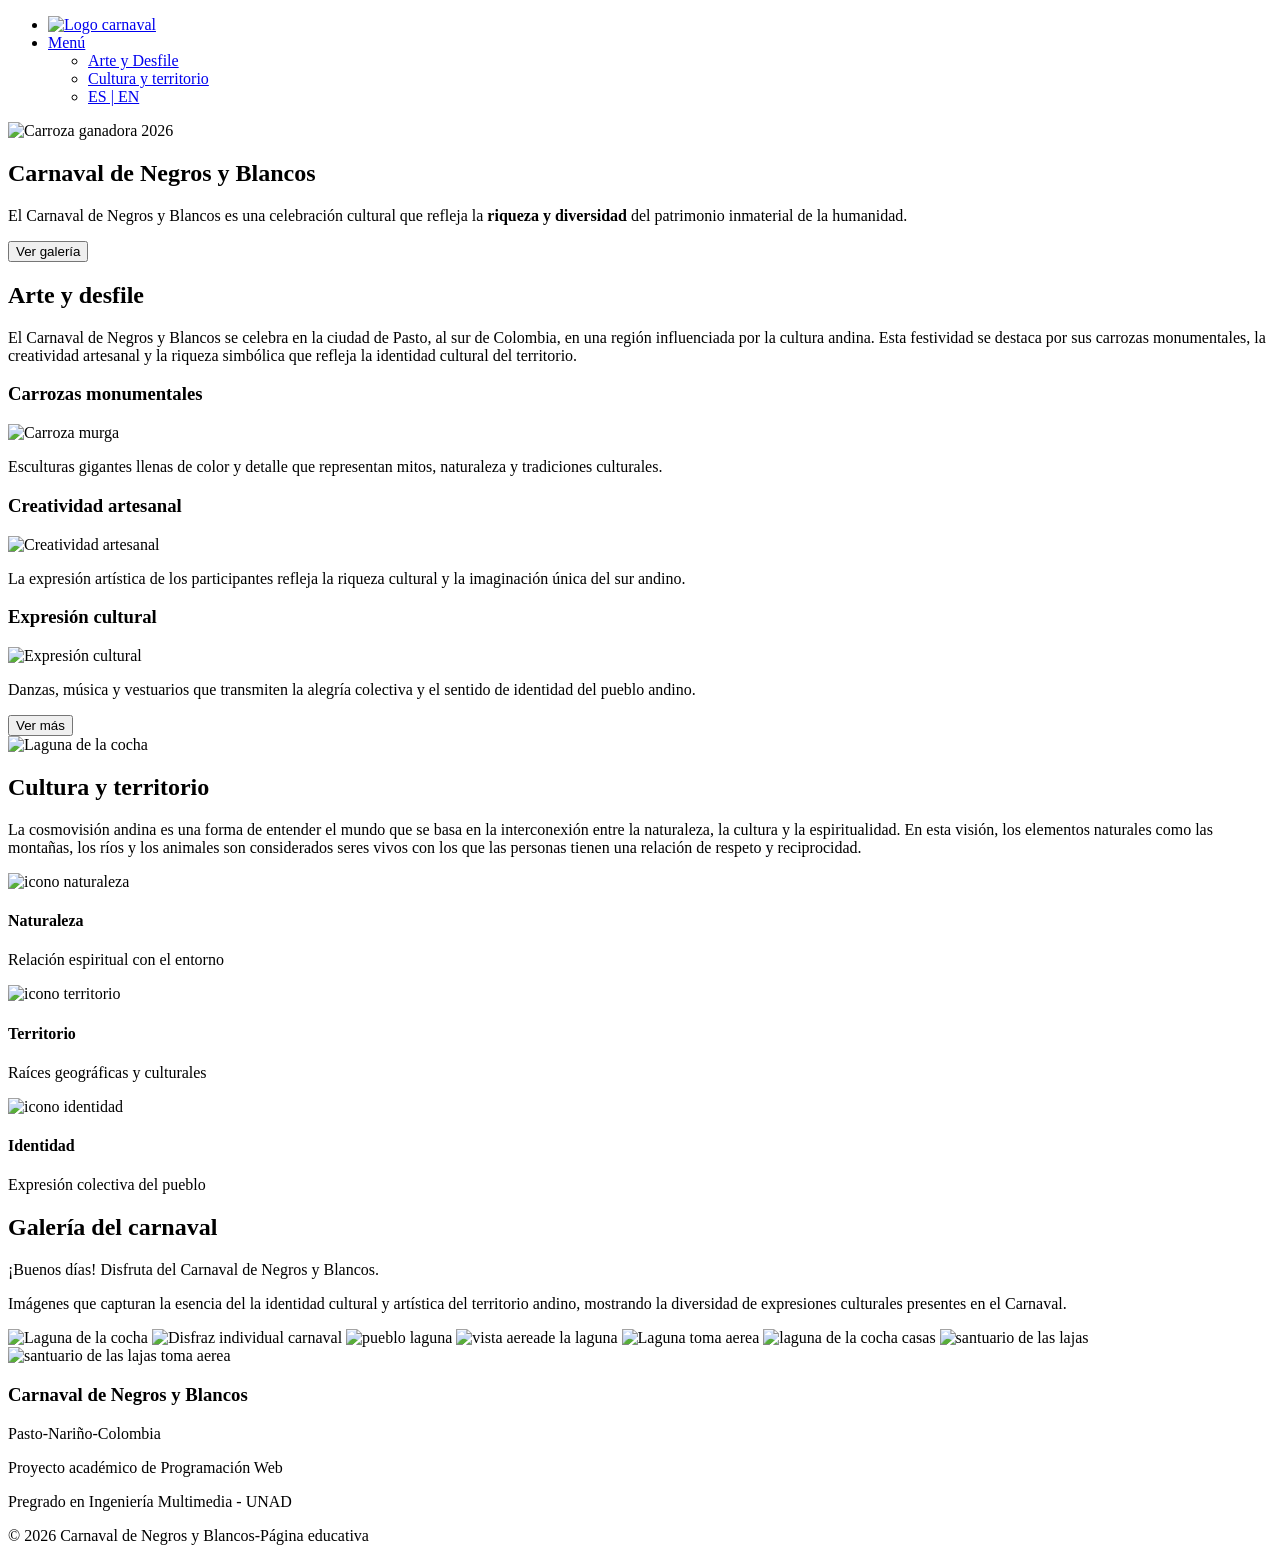
==== Pagina web - Carnavales de Pasto/index.html @ 0800f12e "Add files via upload" ====
<!DOCTYPE html>
<html lang="en">

<head>
    <meta charset="UTF-8">
    <meta name="viewport" content="width=device-width, initial-scale=1.0">
    <title>Carnaval de negros y blancos</title>
    <link rel="stylesheet" href="css/estilos.css">
</head>

<body>
    <header> <!-- Sección de encabezado -->
        <nav>
            <ul>
                <li><a href="#">
                        <img src="images/logo carnaval.jpg" alt="Logo carnaval">
                    </a></li>
                <li class="menu">
                    <a href="#">Menú</a>
                    <ul class="submenu">
                        <li><a href="#arte">Arte y Desfile</a></li>
                        <li><a href="#cultura">Cultura y territorio</a></li>
                        <li><a href="#">ES | EN</a></li>
                    </ul>
                </li>

            </ul>
        </nav>
    </header>
    <!-- Seccion hero - portada -->
    <section class="hero">
        <img id="slider" src="images/img 2 carroza murga.jpg" alt="Carroza ganadora 2026">
        <div class="hero-contenido">
            <h1>Carnaval de Negros y Blancos</h1>
            <p>El Carnaval de Negros y Blancos es una celebración cultural que refleja la <strong>riqueza y
                    diversidad</strong> del patrimonio inmaterial de la humanidad.</p>
    
            <a href="galeria">
                <button>Ver galería</button>
            </a>
        </div>
    </section>
    <!-- Sección arte y desfile -->
    <section id="arte" class="arte-desfile">
        <div class="contenedor">
            <h2>Arte y desfile</h2>
            <p>El Carnaval de Negros y Blancos se celebra en la ciudad de Pasto, al sur de Colombia,
                en una región influenciada por la cultura andina. Esta festividad se destaca por sus
                carrozas monumentales, la creatividad artesanal y la riqueza simbólica que refleja
                la identidad cultural del territorio.</p>
            <div class="arte-desfile-contenido">
                <div class="tarjeta">
                    <h3>Carrozas monumentales</h3>
                    <img src="images/img 1 portada.jpg" alt="Carroza murga">
                    <p>Esculturas gigantes llenas de color y detalle que representan mitos, naturaleza y tradiciones
                        culturales.</p>
                </div>
                <div class="tarjeta">
                    <h3>Creatividad artesanal</h3>
                    <img src="images/imagen 4 disfraz individual.jpg" alt="Creatividad artesanal">
                    <p>La expresión artística de los participantes refleja la riqueza cultural y la imaginación única
                        del
                        sur andino.</p>
                </div>
                <div class="tarjeta">
                    <h3>Expresión cultural</h3>
                    <img src="images/Imagen 5 comparza.avif" alt="Expresión cultural">
                    <p>Danzas, música y vestuarios que transmiten la alegría colectiva y el sentido de identidad del
                        pueblo
                        andino.</p>
                </div>
            </div>
            <div class="btn-desfile">
                <button>Ver más</button>
            </div>
        </div>

    </section>
    <!-- Sección cultura y territorio -->
    <section id="cultura" class="cultura">

        <div class="cultura-contenido">
            <!-- IMAGEN -->
            <div class="cultura-img">
                <img src="images/Laguna-de-la-Cocha-Pasto-Colombia-7-1200x800.jpg" alt="Laguna de la cocha">
            </div>

            <!-- TEXTO + ICONOS -->
            <div class="cultura-texto">
                <h2>Cultura y territorio</h2>
                <p>La cosmovisión andina es una forma de entender el mundo que se basa en la interconexión entre la
                    naturaleza, la cultura y la espiritualidad. En esta visión, los elementos naturales como las
                    montañas, los ríos y los animales son considerados seres vivos con los que las personas tienen una
                    relación de respeto y reciprocidad.</p>
            </div>

            <div class="cultura-iconos">

                <div class="icono">
                    <div class="circulo">
                        <img src="images/2e02766e-4d75-40a7-b058-85e82f2b90d4.png" alt="icono naturaleza">
                    </div>
                    <h4>Naturaleza</h4>
                    <p>Relación espiritual con el entorno</p>
                </div>

                <div class="icono">
                    <div class="circulo">
                        <img src="images/ChatGPT Image 25 mar 2026, 23_58_54.png" alt="icono territorio">
                    </div>
                    <h4>Territorio</h4>
                    <p>Raíces geográficas y culturales</p>
                </div>

                <div class="icono">
                    <div class="circulo">
                        <img src="images/ChatGPT Image 26 mar 2026, 00_08_39.png" alt="icono identidad">
                    </div>
                    <h4>Identidad</h4>
                    <p>Expresión colectiva del pueblo</p>
                </div>
            </div>
        </div>
        </div>
    </section>

    <section id="galeria">
        <h2>Galería del carnaval</h2>
        <p id="mensaje-galeria"></p>
        <p>
            Imágenes que capturan la esencia del la identidad cultural y artística del territorio andino, mostrando la
            diversidad de expresiones culturales presentes en el Carnaval.
        </p>
        <div class="galeria-grid">
            <img src="images/85475949ef91b7aa5d6ac51b7b47eb72.jpg" alt="Laguna de la cocha">
            <img src="images/imagen 4 disfraz individual.jpg" alt="Disfraz individual carnaval">
            <img src="images/Laguna de la Cocha_4.jpg" alt="pueblo laguna">
            <img src="images/laguna-de-la-cocha.jpg" alt="vista aereade la laguna">
            <img src="images/imagen 6 murga de fuelles y cuerdas.jpg" alt="Laguna toma aerea">
            <img src="images/imagen 7 murga andina siembra del agua.jpg" alt="laguna de la cocha casas">
            <img src="images/img 1 portada.jpg" alt="santuario de las lajas">
            <img src="images/Santuario-de-las-lajas-Colombia-Renunciamos-y-viajamos-4.jpg"
                alt="santuario de las lajas toma aerea">
            <div>
    </section>

    <footer>
        <div class="footer-contenido">

            <div class="footer-col">
                <h3>Carnaval de Negros y Blancos</h3>
                <p>Pasto-Nariño-Colombia</p>
            </div>

            <div class="footer-col">
                <p>Proyecto académico de Programación Web</p>
                <p>Pregrado en Ingeniería Multimedia - UNAD </p>
            </div>

            <div class="footer-col">
                <p>© 2026 Carnaval de Negros y Blancos-Página educativa</p>
            </div>

        </div>

    </footer>
    <script src="java Script/elementosdinamicos.js"></script>
</body>

</html>
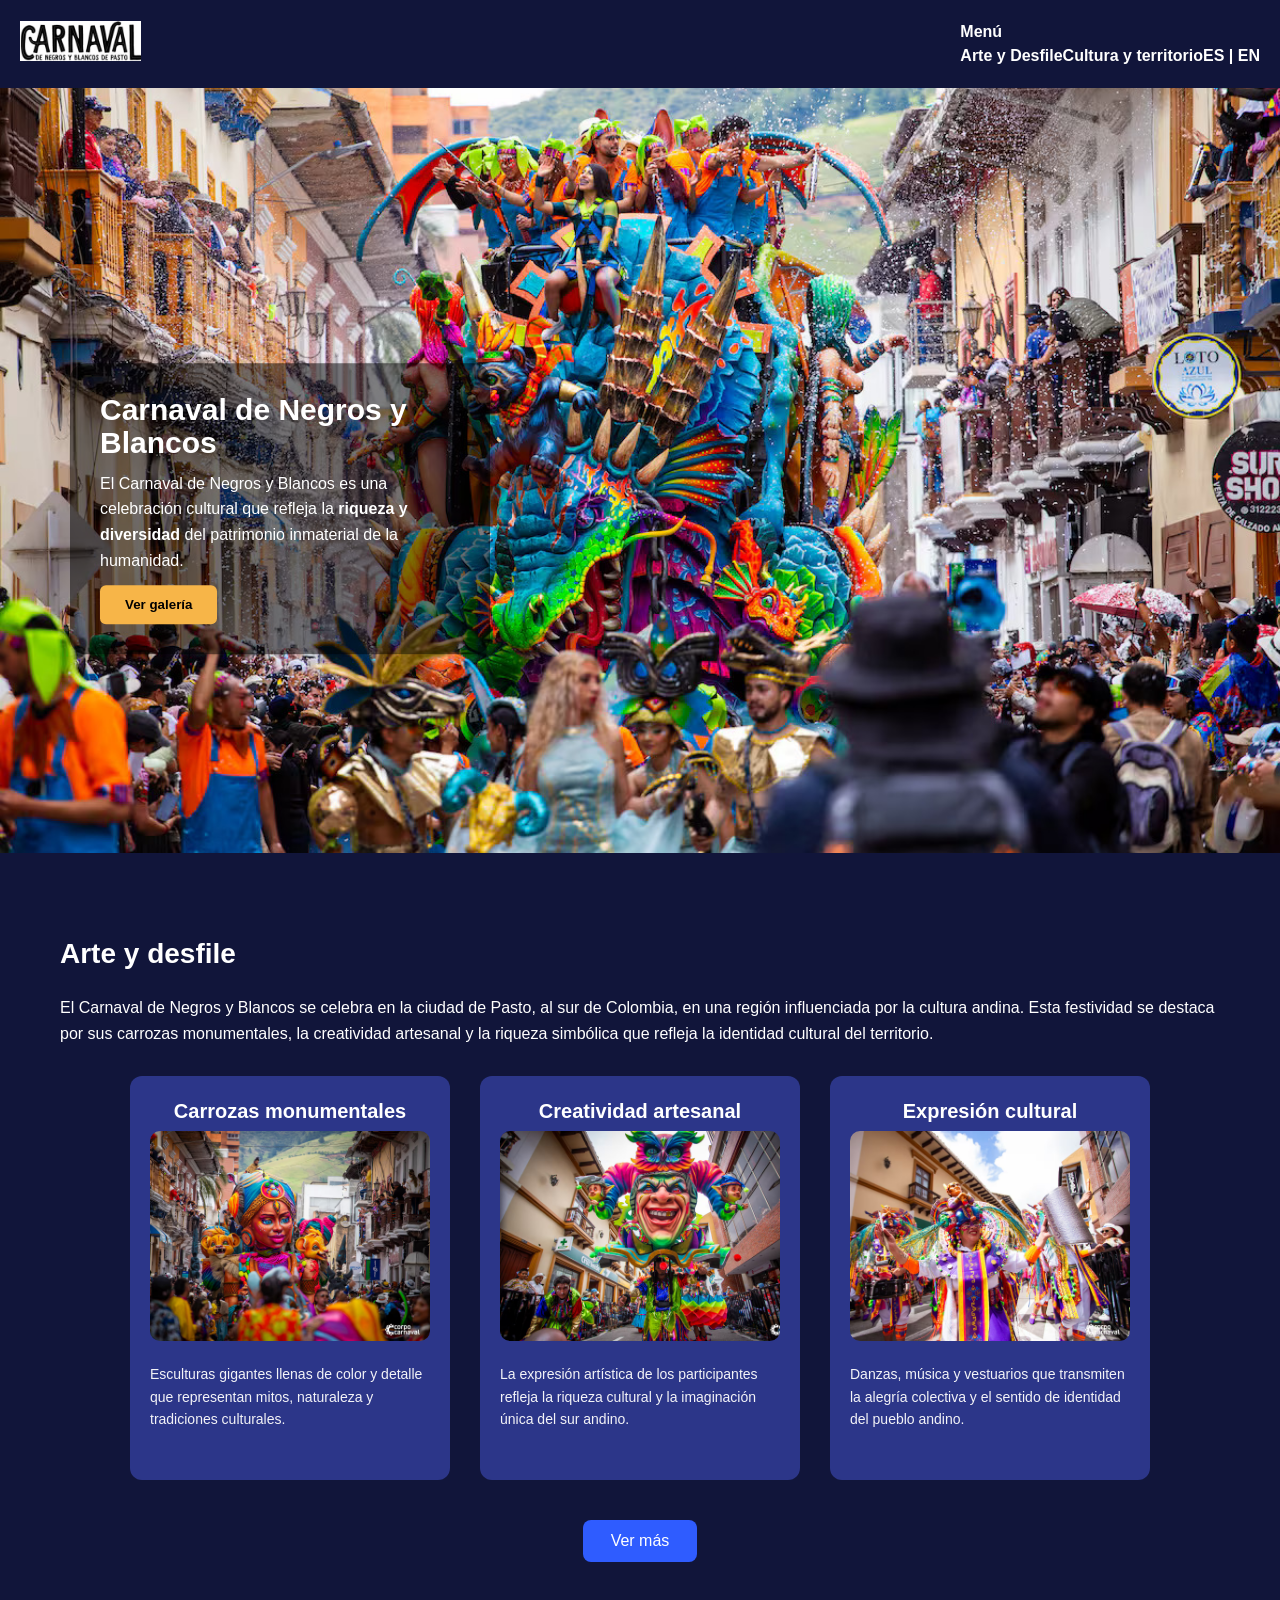
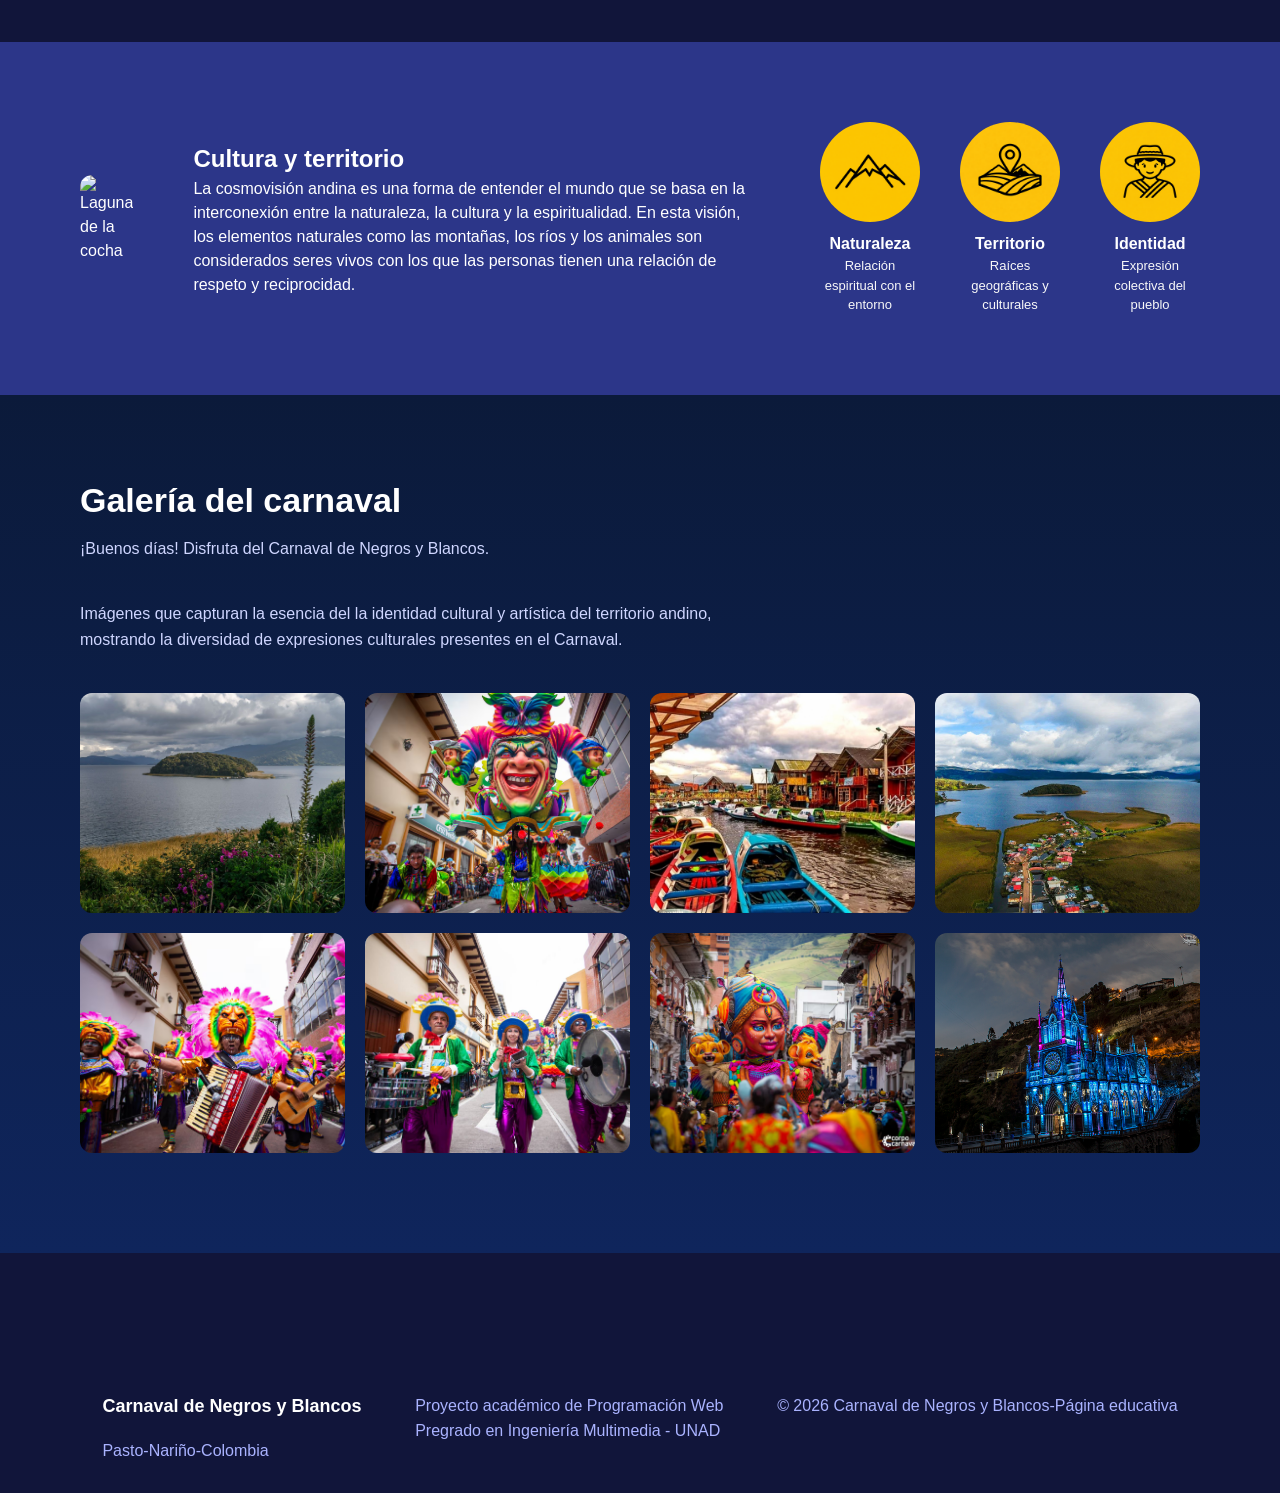
==== commit 33db4386: "Update index.html" ====
--- a/Pagina web - Carnavales de Pasto/index.html
+++ b/Pagina web - Carnavales de Pasto/index.html
@@ -165,6 +165,7 @@
 
     </footer>
     <script src="java Script/elementosdinamicos.js"></script>
+    <link rel="stylesheet" href="css/estilos.css">
 </body>
 
-</html>+</html>
--- a/Pagina web - Carnavales de Pasto/css/estilos.css
+++ b/Pagina web - Carnavales de Pasto/css/estilos.css
@@ -0,0 +1,468 @@
+* {
+    margin: 0;
+    padding: 0;
+    box-sizing: border-box;
+}
+
+body {
+    font-family: Arial, Helvetica, sans-serif;
+    background-color: #11153a;
+    color: white;
+    line-height: 1.5;
+}
+
+header {
+    background-color: #11153a;
+    padding: 20px;
+}
+
+nav ul {
+    display: flex;
+    justify-content: space-between;
+    list-style: none;
+    align-items: center;
+}
+
+nav ul li a {
+    color: white;
+    text-decoration: none;
+    font-weight: bold;
+}
+
+nav ul li a:hover {
+    color: #F7B548;
+}
+
+nav img {
+    height: 40px;
+}
+
+/* ===== SECCION HERO ===== */
+.hero {
+    position: relative;
+    width: 100%;
+    height: 85vh;
+    overflow: hidden;
+
+}
+
+.hero img {
+    width: 100%;
+    height: 100%;
+    object-fit: cover;
+    object-position: center;
+}
+
+.hero-contenido {
+    position: absolute;
+    top: 55%;
+    left: 70px;
+    transform: translateY(-50%);
+    background: rgba(0, 0, 0, 0.5);
+    padding: 30px;
+    border-radius: 16px;
+    max-width: 420px;
+}
+
+.hero-contenido h1 {
+    font-size: 30px;
+    margin-bottom: 12px;
+    line-height: 1.1;
+}
+
+.hero-contenido p {
+    margin-bottom: 12px;
+    line-height: 1.6;
+}
+
+.hero-contenido button {
+    background: #f7b548;
+    border: none;
+    padding: 12px 25px;
+    border-radius: 6px;
+    font-weight: bold;
+    cursor: pointer;
+}
+
+/* ===== SECCION DESFILE ===== */
+
+.contenedor {
+    max-width: 1200px;
+    margin: auto;
+    padding: 40px 20px;
+}
+
+.arte-desfile {
+    background-color: #11153a;
+    padding: 40px 20px;
+}
+
+.arte-desfile h2 {
+    font-size: 28px;
+    margin-bottom: 20px;
+}
+
+.arte-desfile p {
+    margin-bottom: 30px;
+    line-height: 1.6;
+}
+
+/* CONTENEDOR TARJETAS */
+
+.arte-desfile-contenido {
+    display: flex;
+    gap: 30px;
+    justify-content: center;
+}
+
+/* CONTENEDOR TARJETAS */
+.tarjeta {
+    background: #2c3689;
+    padding: 20px;
+    border-radius: 12px;
+    width: 320px;
+    transition: 0.3s;
+}
+
+.tarjeta:hover {
+    transform: translateY(-8px);
+    box-shadow: 0px 10px 25px rgba(0, 0, 0, 0.5);
+}
+
+/* IMAGEN TARJETA */
+
+.tarjeta img {
+    width: 100%;
+    border-radius: 10px;
+    margin-bottom: 15px;
+}
+
+/* TITULO TARJETA */
+
+.tarjeta h3 {
+    font-size: 20px;
+    margin-bottom: 5px;
+    text-align: center;
+}
+
+/* TEXTO TARJETA */
+
+.tarjeta p {
+    font-size: 14px;
+    color: #f3f3f7;
+}
+
+/* BOTON */
+
+.btn-desfile {
+    margin-top: 40px;
+    text-align: center;
+}
+
+.btn-desfile button {
+    background: #2f5cff;
+    color: white;
+    border: none;
+    padding: 12px 28px;
+    border-radius: 8px;
+    font-size: 16px;
+    cursor: pointer;
+    transition: 0.3s;
+}
+
+.btn-desfile button:hover {
+    background: #1c3fd1;
+}
+
+/* ===== SECCION CULTURA ===== */
+
+.cultura {
+    background: #2c3689;
+    padding: 80px;
+}
+
+.cultura-contenido {
+    display: flex;
+    align-items: center;
+    justify-content: center;
+    gap: 60px;
+}
+
+.cultura-img img {
+    width: 420px;
+    border-radius: 12px;
+}
+
+.cultura-info {
+    max-width: 500px;
+    margin: 0 auto;
+}
+
+.cultura-info h2 {
+    font-size: 32px;
+    margin-bottom: 15px;
+}
+
+.cultura-info p {
+    color: #cfd6ff;
+    margin-bottom: 30px;
+    line-height: 1.6;
+}
+
+/* ICONOS */
+.circulo {
+    width: 150px;
+    height: 150px;
+    border-radius: 50%;
+    overflow: hidden;
+    margin: auto;
+    margin-bottom: 12px;
+}
+
+.circulo img {
+    width: 100%;
+    height: 100%;
+    object-fit: cover;
+}
+
+.cultura-iconos {
+    display: flex;
+    gap: 40px;
+}
+
+.icono {
+    text-align: center;
+}
+
+.circulo {
+    width: 100px;
+    height: 100px;
+    border-radius: 50%;
+    background: linear-gradient(135deg, #ffcc00, #ff8800);
+    display: flex;
+    align-items: center;
+    justify-content: center;
+    font-size: 28px;
+    margin: auto;
+    margin-bottom: 10px;
+}
+
+.icono h3 {
+    margin-bottom: 5px;
+}
+
+.icono p {
+    font-size: 13px;
+    color: #f8f8f8;
+}
+
+/* ===== SECCION GALERIA ===== */
+
+#galeria {
+    padding: 80px;
+    background: linear-gradient(180deg, #0b1a3a, #0f255c);
+}
+
+#galeria h2 {
+    font-size: 34px;
+    margin-bottom: 10px;
+}
+
+#galeria p {
+    color: #cfd6ff;
+    max-width: 700px;
+    margin-bottom: 40px;
+    line-height: 1.6;
+}
+
+/* contenedor de imagenes */
+
+.galeria-grid {
+    display: grid;
+    grid-template-columns: repeat(4, 1fr);
+    gap: 20px;
+}
+
+/* imagenes */
+
+.galeria-grid img {
+    width: 100%;
+    height: 220px;
+    object-fit: cover;
+    border-radius: 12px;
+    transition: 0.4s;
+    cursor: pointer;
+}
+
+/* efecto hover moderno */
+
+.galeria-grid img:hover {
+    transform: scale(1.05);
+    filter: brightness(1.1);
+}
+
+/* ===== FOOTER ===== */
+
+footer {
+    background: #11153a;
+    padding: 60px 8% 30px;
+    margin-top: 80px;
+}
+
+/* CONTENEDOR */
+
+.footer-contenido {
+    display: flex;
+    justify-content: space-between;
+    flex-wrap: wrap;
+    gap: 40px;
+}
+
+/* BLOQUES */
+
+.footer-col {
+    min-width: 200px;
+}
+
+.footer-col h3 {
+    font-size: 18px;
+    margin-bottom: 18px;
+}
+
+.footer-col p {
+    color: #aab3ff;
+    line-height: 1.6;
+}
+
+.footer-col ul {
+    list-style: none;
+}
+
+.footer-col ul li {
+    margin-bottom: 10px;
+}
+
+.footer-col ul li a {
+    color: #cfd6ff;
+    text-decoration: none;
+    transition: 0.3s;
+}
+
+.footer-col ul li a:hover {
+    color: #ffd166;
+}
+
+/* LINEA FINAL */
+
+.footer-bottom {
+    border-top: 1px solid rgba(255, 255, 255, 0.08);
+    margin-top: 10px;
+    padding-top: 20px;
+    text-align: center;
+    color: #8c95d9;
+    font-size: 14px;
+}
+
+@media (max-width: 768px) {
+
+    .cultura-contenido {
+        flex-direction: column;
+        text-align: center;
+    }
+
+    .galeria-grid {
+        grid-template-columns: 1fr 1fr;
+    }
+
+    .hero-contenido {
+        right: 20px;
+        left: 20px;
+        transform: none;
+    }
+
+    nav ul {
+        flex-direction: column;
+        gap: 10px;
+        text-align: center;
+    }
+
+    .hero {
+        height: auto;
+    }
+
+    .hero img {
+        height: 300px;
+    }
+
+    .hero-contenido {
+        position: static;
+        transform: none;
+        margin: 20px;
+        text-align: center;
+    }
+
+    .hero-contenido h1 {
+        font-size: 22px;
+    }
+
+    .hero-contenido p {
+        font-size: 14px;
+    }
+}
+
+@media (max-width: 480px) {
+
+    .galeria-grid {
+        grid-template-columns: 1fr;
+    }
+
+    h1 {
+        font-size: 22px;
+    }
+
+    .hero {
+        height: auto;
+    }
+
+}
+
+/* ===== RESPONSIVE ===== */
+
+@media (max-width: 768px) {
+
+    .arte-desfile-contenido {
+        flex-direction: column;
+        align-items: center;
+    }
+
+    .card {
+        width: 90%;
+    }
+
+    #mensaje-galeria {
+        font-size: 18px;
+        margin-bottom: 20 px;
+        color: #f3f3f7;
+        font-weight: bold;
+    }
+
+    .menu {
+        position: relative;
+    }
+
+    .submenu {
+        display: none;
+        position: absolute;
+        background-color: #11153d;
+        padding: 10px;
+        list-style: none;
+
+    }
+
+    .menu:hover .submenu {
+        display: block;
+    }
+
+    .submenu li {
+        margin: 10px 0;
+    }
--- a/Pagina web - Carnavales de Pasto/css/estilos.css
+++ b/Pagina web - Carnavales de Pasto/css/estilos.css
@@ -0,0 +1,468 @@
+* {
+    margin: 0;
+    padding: 0;
+    box-sizing: border-box;
+}
+
+body {
+    font-family: Arial, Helvetica, sans-serif;
+    background-color: #11153a;
+    color: white;
+    line-height: 1.5;
+}
+
+header {
+    background-color: #11153a;
+    padding: 20px;
+}
+
+nav ul {
+    display: flex;
+    justify-content: space-between;
+    list-style: none;
+    align-items: center;
+}
+
+nav ul li a {
+    color: white;
+    text-decoration: none;
+    font-weight: bold;
+}
+
+nav ul li a:hover {
+    color: #F7B548;
+}
+
+nav img {
+    height: 40px;
+}
+
+/* ===== SECCION HERO ===== */
+.hero {
+    position: relative;
+    width: 100%;
+    height: 85vh;
+    overflow: hidden;
+
+}
+
+.hero img {
+    width: 100%;
+    height: 100%;
+    object-fit: cover;
+    object-position: center;
+}
+
+.hero-contenido {
+    position: absolute;
+    top: 55%;
+    left: 70px;
+    transform: translateY(-50%);
+    background: rgba(0, 0, 0, 0.5);
+    padding: 30px;
+    border-radius: 16px;
+    max-width: 420px;
+}
+
+.hero-contenido h1 {
+    font-size: 30px;
+    margin-bottom: 12px;
+    line-height: 1.1;
+}
+
+.hero-contenido p {
+    margin-bottom: 12px;
+    line-height: 1.6;
+}
+
+.hero-contenido button {
+    background: #f7b548;
+    border: none;
+    padding: 12px 25px;
+    border-radius: 6px;
+    font-weight: bold;
+    cursor: pointer;
+}
+
+/* ===== SECCION DESFILE ===== */
+
+.contenedor {
+    max-width: 1200px;
+    margin: auto;
+    padding: 40px 20px;
+}
+
+.arte-desfile {
+    background-color: #11153a;
+    padding: 40px 20px;
+}
+
+.arte-desfile h2 {
+    font-size: 28px;
+    margin-bottom: 20px;
+}
+
+.arte-desfile p {
+    margin-bottom: 30px;
+    line-height: 1.6;
+}
+
+/* CONTENEDOR TARJETAS */
+
+.arte-desfile-contenido {
+    display: flex;
+    gap: 30px;
+    justify-content: center;
+}
+
+/* CONTENEDOR TARJETAS */
+.tarjeta {
+    background: #2c3689;
+    padding: 20px;
+    border-radius: 12px;
+    width: 320px;
+    transition: 0.3s;
+}
+
+.tarjeta:hover {
+    transform: translateY(-8px);
+    box-shadow: 0px 10px 25px rgba(0, 0, 0, 0.5);
+}
+
+/* IMAGEN TARJETA */
+
+.tarjeta img {
+    width: 100%;
+    border-radius: 10px;
+    margin-bottom: 15px;
+}
+
+/* TITULO TARJETA */
+
+.tarjeta h3 {
+    font-size: 20px;
+    margin-bottom: 5px;
+    text-align: center;
+}
+
+/* TEXTO TARJETA */
+
+.tarjeta p {
+    font-size: 14px;
+    color: #f3f3f7;
+}
+
+/* BOTON */
+
+.btn-desfile {
+    margin-top: 40px;
+    text-align: center;
+}
+
+.btn-desfile button {
+    background: #2f5cff;
+    color: white;
+    border: none;
+    padding: 12px 28px;
+    border-radius: 8px;
+    font-size: 16px;
+    cursor: pointer;
+    transition: 0.3s;
+}
+
+.btn-desfile button:hover {
+    background: #1c3fd1;
+}
+
+/* ===== SECCION CULTURA ===== */
+
+.cultura {
+    background: #2c3689;
+    padding: 80px;
+}
+
+.cultura-contenido {
+    display: flex;
+    align-items: center;
+    justify-content: center;
+    gap: 60px;
+}
+
+.cultura-img img {
+    width: 420px;
+    border-radius: 12px;
+}
+
+.cultura-info {
+    max-width: 500px;
+    margin: 0 auto;
+}
+
+.cultura-info h2 {
+    font-size: 32px;
+    margin-bottom: 15px;
+}
+
+.cultura-info p {
+    color: #cfd6ff;
+    margin-bottom: 30px;
+    line-height: 1.6;
+}
+
+/* ICONOS */
+.circulo {
+    width: 150px;
+    height: 150px;
+    border-radius: 50%;
+    overflow: hidden;
+    margin: auto;
+    margin-bottom: 12px;
+}
+
+.circulo img {
+    width: 100%;
+    height: 100%;
+    object-fit: cover;
+}
+
+.cultura-iconos {
+    display: flex;
+    gap: 40px;
+}
+
+.icono {
+    text-align: center;
+}
+
+.circulo {
+    width: 100px;
+    height: 100px;
+    border-radius: 50%;
+    background: linear-gradient(135deg, #ffcc00, #ff8800);
+    display: flex;
+    align-items: center;
+    justify-content: center;
+    font-size: 28px;
+    margin: auto;
+    margin-bottom: 10px;
+}
+
+.icono h3 {
+    margin-bottom: 5px;
+}
+
+.icono p {
+    font-size: 13px;
+    color: #f8f8f8;
+}
+
+/* ===== SECCION GALERIA ===== */
+
+#galeria {
+    padding: 80px;
+    background: linear-gradient(180deg, #0b1a3a, #0f255c);
+}
+
+#galeria h2 {
+    font-size: 34px;
+    margin-bottom: 10px;
+}
+
+#galeria p {
+    color: #cfd6ff;
+    max-width: 700px;
+    margin-bottom: 40px;
+    line-height: 1.6;
+}
+
+/* contenedor de imagenes */
+
+.galeria-grid {
+    display: grid;
+    grid-template-columns: repeat(4, 1fr);
+    gap: 20px;
+}
+
+/* imagenes */
+
+.galeria-grid img {
+    width: 100%;
+    height: 220px;
+    object-fit: cover;
+    border-radius: 12px;
+    transition: 0.4s;
+    cursor: pointer;
+}
+
+/* efecto hover moderno */
+
+.galeria-grid img:hover {
+    transform: scale(1.05);
+    filter: brightness(1.1);
+}
+
+/* ===== FOOTER ===== */
+
+footer {
+    background: #11153a;
+    padding: 60px 8% 30px;
+    margin-top: 80px;
+}
+
+/* CONTENEDOR */
+
+.footer-contenido {
+    display: flex;
+    justify-content: space-between;
+    flex-wrap: wrap;
+    gap: 40px;
+}
+
+/* BLOQUES */
+
+.footer-col {
+    min-width: 200px;
+}
+
+.footer-col h3 {
+    font-size: 18px;
+    margin-bottom: 18px;
+}
+
+.footer-col p {
+    color: #aab3ff;
+    line-height: 1.6;
+}
+
+.footer-col ul {
+    list-style: none;
+}
+
+.footer-col ul li {
+    margin-bottom: 10px;
+}
+
+.footer-col ul li a {
+    color: #cfd6ff;
+    text-decoration: none;
+    transition: 0.3s;
+}
+
+.footer-col ul li a:hover {
+    color: #ffd166;
+}
+
+/* LINEA FINAL */
+
+.footer-bottom {
+    border-top: 1px solid rgba(255, 255, 255, 0.08);
+    margin-top: 10px;
+    padding-top: 20px;
+    text-align: center;
+    color: #8c95d9;
+    font-size: 14px;
+}
+
+@media (max-width: 768px) {
+
+    .cultura-contenido {
+        flex-direction: column;
+        text-align: center;
+    }
+
+    .galeria-grid {
+        grid-template-columns: 1fr 1fr;
+    }
+
+    .hero-contenido {
+        right: 20px;
+        left: 20px;
+        transform: none;
+    }
+
+    nav ul {
+        flex-direction: column;
+        gap: 10px;
+        text-align: center;
+    }
+
+    .hero {
+        height: auto;
+    }
+
+    .hero img {
+        height: 300px;
+    }
+
+    .hero-contenido {
+        position: static;
+        transform: none;
+        margin: 20px;
+        text-align: center;
+    }
+
+    .hero-contenido h1 {
+        font-size: 22px;
+    }
+
+    .hero-contenido p {
+        font-size: 14px;
+    }
+}
+
+@media (max-width: 480px) {
+
+    .galeria-grid {
+        grid-template-columns: 1fr;
+    }
+
+    h1 {
+        font-size: 22px;
+    }
+
+    .hero {
+        height: auto;
+    }
+
+}
+
+/* ===== RESPONSIVE ===== */
+
+@media (max-width: 768px) {
+
+    .arte-desfile-contenido {
+        flex-direction: column;
+        align-items: center;
+    }
+
+    .card {
+        width: 90%;
+    }
+
+    #mensaje-galeria {
+        font-size: 18px;
+        margin-bottom: 20 px;
+        color: #f3f3f7;
+        font-weight: bold;
+    }
+
+    .menu {
+        position: relative;
+    }
+
+    .submenu {
+        display: none;
+        position: absolute;
+        background-color: #11153d;
+        padding: 10px;
+        list-style: none;
+
+    }
+
+    .menu:hover .submenu {
+        display: block;
+    }
+
+    .submenu li {
+        margin: 10px 0;
+    }
